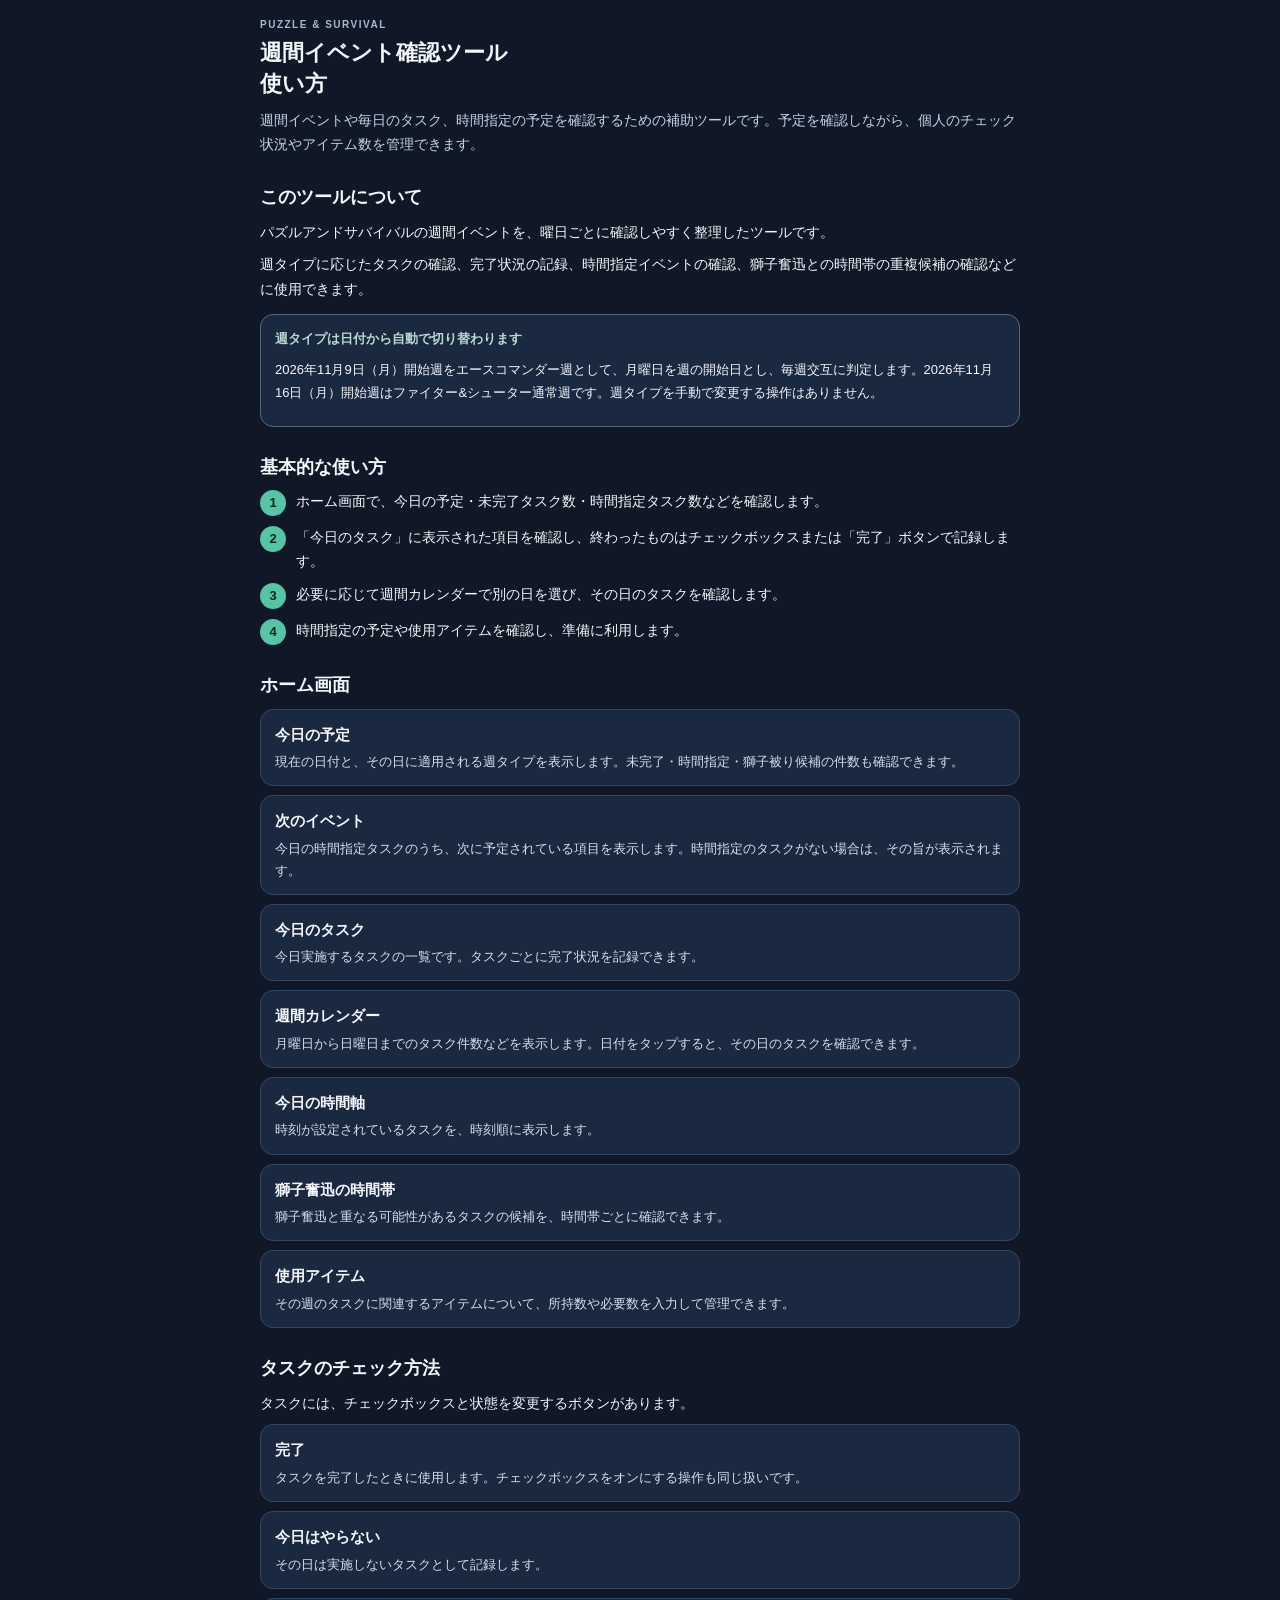
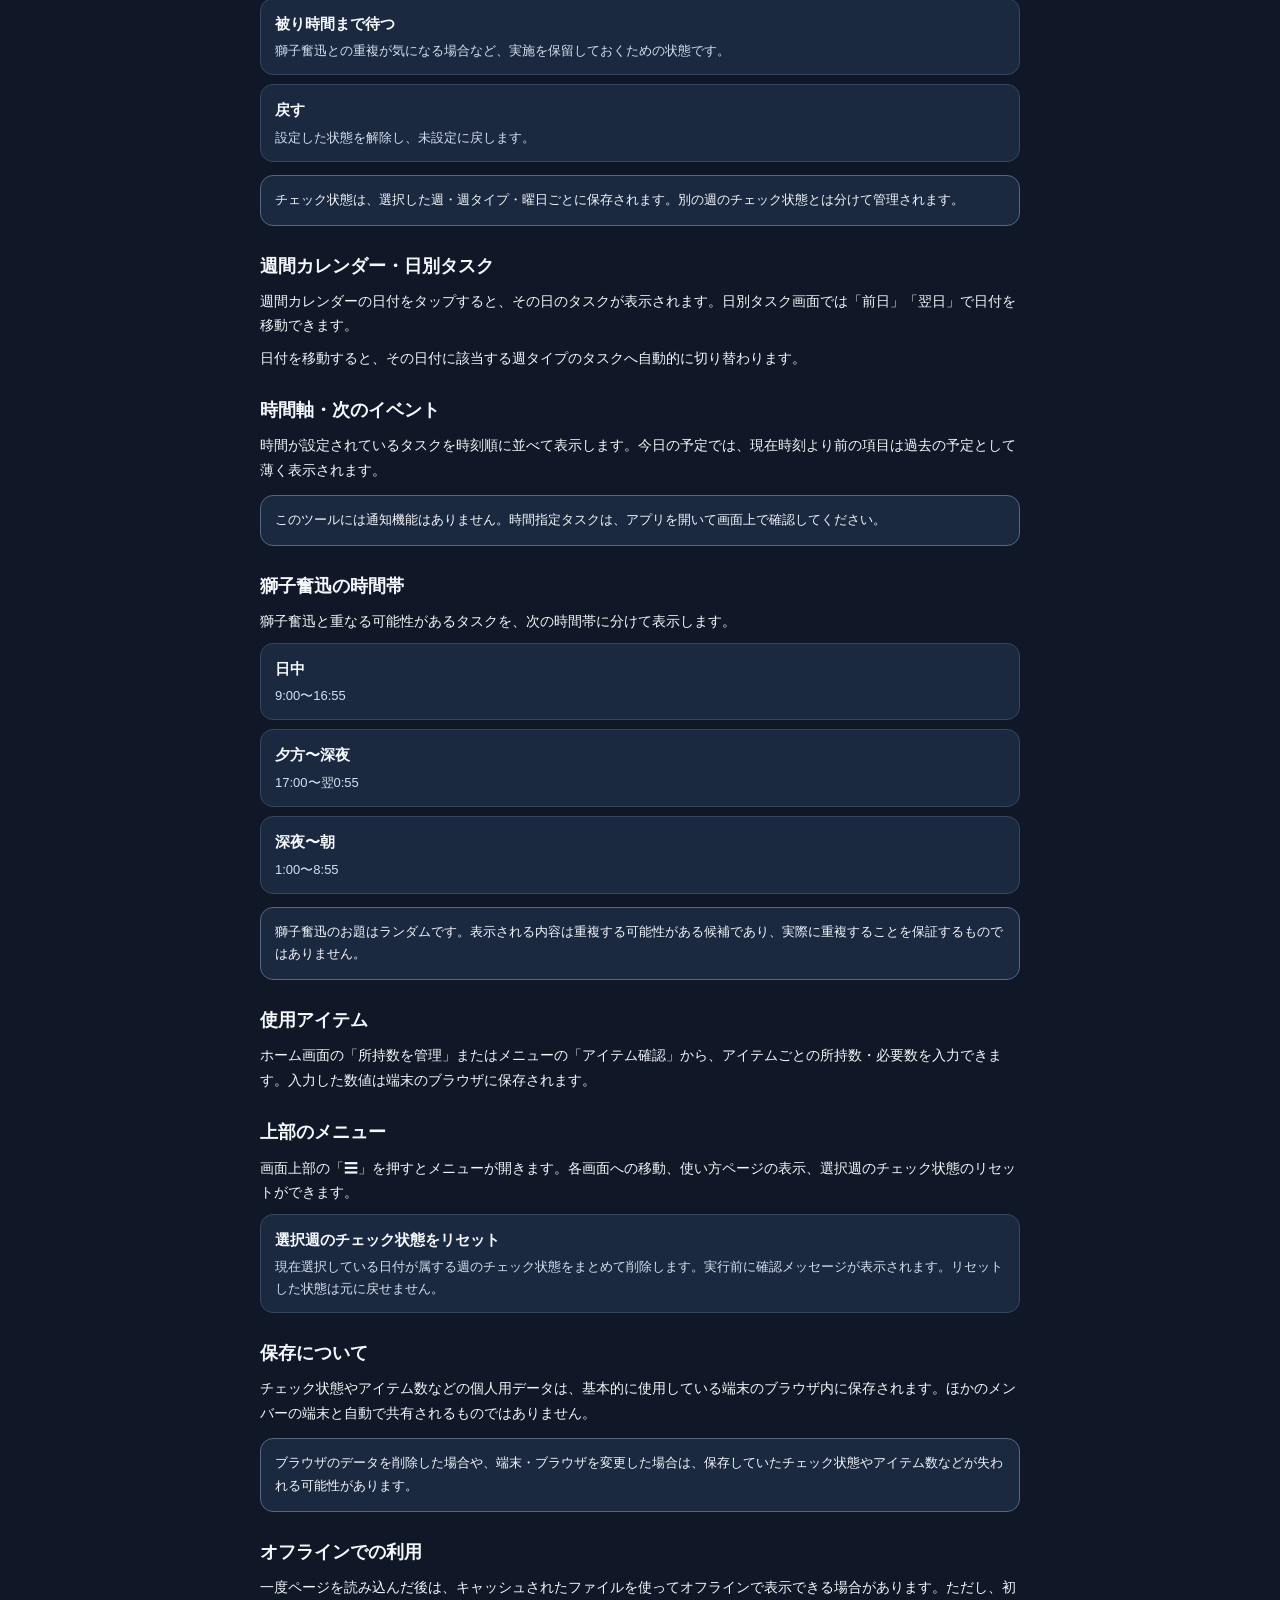
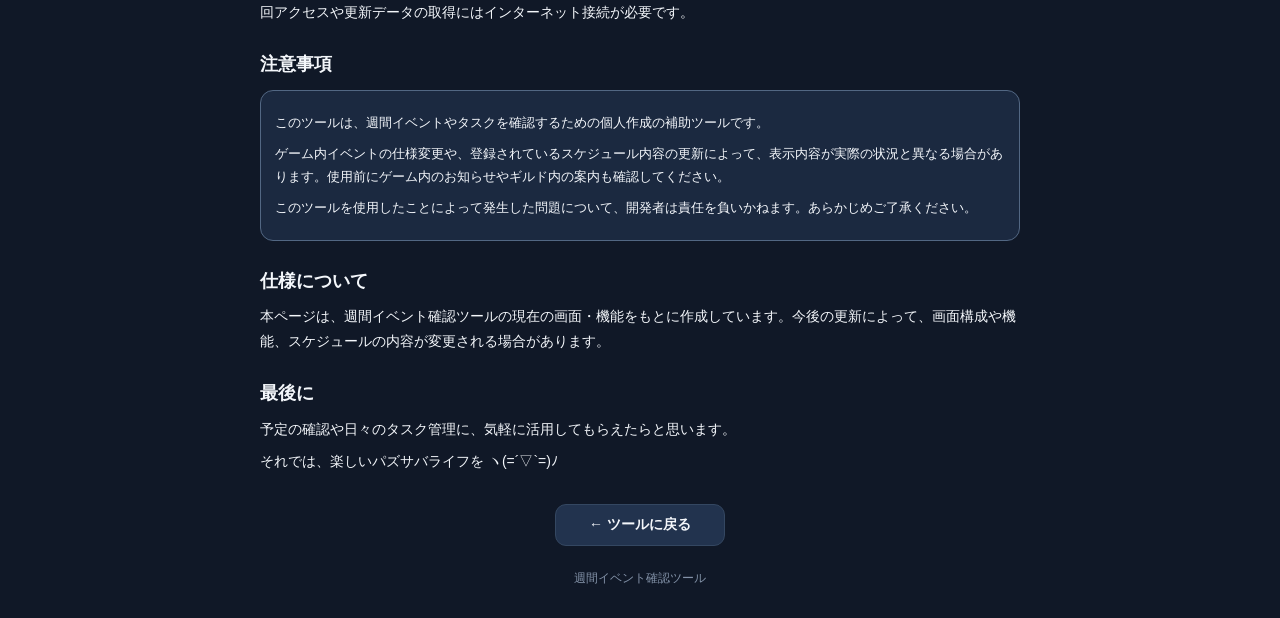
==== help.html @ edeee101 "Add files via upload" ====
<!doctype html>
<html lang="ja">
<head>
<meta charset="utf-8">
<meta name="viewport" content="width=device-width,initial-scale=1,viewport-fit=cover">
<meta name="theme-color" content="#101827">
<title>使い方｜パズサバ週間イベント確認</title>
<style>
*{box-sizing:border-box;-webkit-tap-highlight-color:transparent}
html,body{margin:0;padding:0;background:#101827;color:#f4f7fb;font-family:-apple-system,BlinkMacSystemFont,"Hiragino Kaku Gothic ProN","Noto Sans JP",sans-serif}
body{padding:16px 14px 30px;line-height:1.7}.page{width:100%;max-width:760px;margin:0 auto}
h1{font-size:22px;line-height:1.4;margin:0 0 8px}h2{font-size:18px;line-height:1.4;margin:28px 0 10px}h3{font-size:15px;margin:17px 0 7px}
p,li{font-size:14px;line-height:1.75}p{margin:8px 0}ul,ol{padding-left:22px}
.lead{color:#c4d2e5;margin-bottom:18px}.eyebrow{font-size:10px;letter-spacing:1.5px;color:#aab8cc;font-weight:800;margin-bottom:5px}
.feature{background:#1b2940;border:1px solid #344761;border-radius:13px;padding:12px 14px;margin:9px 0}.feature-title{font-size:15px;font-weight:800;margin-bottom:4px}.feature-description{font-size:13px;line-height:1.7;color:#d5dfed}
.notice{background:#1b2940;border:1px solid #526783;border-radius:13px;padding:13px 14px;margin:13px 0;font-size:13px;line-height:1.75}.notice strong{color:#b9d9d1}.notice p{font-size:13px}
.step{display:flex;gap:10px;align-items:flex-start;margin:10px 0}.num{flex:none;width:26px;height:26px;border-radius:50%;background:#54c6a6;color:#10251f;font-weight:900;text-align:center;line-height:26px;font-size:13px}.step div:last-child{font-size:14px;line-height:1.7}
.back-area{text-align:center;margin-top:30px}.back-button{display:inline-flex;align-items:center;justify-content:center;min-width:170px;min-height:42px;padding:0 22px;background:#22334e;color:#f4f7fb;text-decoration:none;border:1px solid #344761;border-radius:11px;font-size:14px;font-weight:700}.back-button:active{opacity:.7;transform:scale(.98)}
.footer{text-align:center;color:#8392a8;font-size:12px;margin-top:22px}a.inline{color:#66ccff}
</style>
</head>
<body><div class="page">
<div class="eyebrow">PUZZLE & SURVIVAL</div>
<h1>週間イベント確認ツール<br>使い方</h1>
<p class="lead">週間イベントや毎日のタスク、時間指定の予定を確認するための補助ツールです。予定を確認しながら、個人のチェック状況やアイテム数を管理できます。</p>

<h2>このツールについて</h2>
<p>パズルアンドサバイバルの週間イベントを、曜日ごとに確認しやすく整理したツールです。</p>
<p>週タイプに応じたタスクの確認、完了状況の記録、時間指定イベントの確認、獅子奮迅との時間帯の重複候補の確認などに使用できます。</p>
<div class="notice"><strong>週タイプは日付から自動で切り替わります</strong><p>2026年11月9日（月）開始週をエースコマンダー週として、月曜日を週の開始日とし、毎週交互に判定します。2026年11月16日（月）開始週はファイター&amp;シューター通常週です。週タイプを手動で変更する操作はありません。</p></div>

<h2>基本的な使い方</h2>
<div class="step"><span class="num">1</span><div>ホーム画面で、今日の予定・未完了タスク数・時間指定タスク数などを確認します。</div></div>
<div class="step"><span class="num">2</span><div>「今日のタスク」に表示された項目を確認し、終わったものはチェックボックスまたは「完了」ボタンで記録します。</div></div>
<div class="step"><span class="num">3</span><div>必要に応じて週間カレンダーで別の日を選び、その日のタスクを確認します。</div></div>
<div class="step"><span class="num">4</span><div>時間指定の予定や使用アイテムを確認し、準備に利用します。</div></div>

<h2>ホーム画面</h2>
<div class="feature"><div class="feature-title">今日の予定</div><div class="feature-description">現在の日付と、その日に適用される週タイプを表示します。未完了・時間指定・獅子被り候補の件数も確認できます。</div></div>
<div class="feature"><div class="feature-title">次のイベント</div><div class="feature-description">今日の時間指定タスクのうち、次に予定されている項目を表示します。時間指定のタスクがない場合は、その旨が表示されます。</div></div>
<div class="feature"><div class="feature-title">今日のタスク</div><div class="feature-description">今日実施するタスクの一覧です。タスクごとに完了状況を記録できます。</div></div>
<div class="feature"><div class="feature-title">週間カレンダー</div><div class="feature-description">月曜日から日曜日までのタスク件数などを表示します。日付をタップすると、その日のタスクを確認できます。</div></div>
<div class="feature"><div class="feature-title">今日の時間軸</div><div class="feature-description">時刻が設定されているタスクを、時刻順に表示します。</div></div>
<div class="feature"><div class="feature-title">獅子奮迅の時間帯</div><div class="feature-description">獅子奮迅と重なる可能性があるタスクの候補を、時間帯ごとに確認できます。</div></div>
<div class="feature"><div class="feature-title">使用アイテム</div><div class="feature-description">その週のタスクに関連するアイテムについて、所持数や必要数を入力して管理できます。</div></div>

<h2>タスクのチェック方法</h2>
<p>タスクには、チェックボックスと状態を変更するボタンがあります。</p>
<div class="feature"><div class="feature-title">完了</div><div class="feature-description">タスクを完了したときに使用します。チェックボックスをオンにする操作も同じ扱いです。</div></div>
<div class="feature"><div class="feature-title">今日はやらない</div><div class="feature-description">その日は実施しないタスクとして記録します。</div></div>
<div class="feature"><div class="feature-title">被り時間まで待つ</div><div class="feature-description">獅子奮迅との重複が気になる場合など、実施を保留しておくための状態です。</div></div>
<div class="feature"><div class="feature-title">戻す</div><div class="feature-description">設定した状態を解除し、未設定に戻します。</div></div>
<div class="notice">チェック状態は、選択した週・週タイプ・曜日ごとに保存されます。別の週のチェック状態とは分けて管理されます。</div>

<h2>週間カレンダー・日別タスク</h2>
<p>週間カレンダーの日付をタップすると、その日のタスクが表示されます。日別タスク画面では「前日」「翌日」で日付を移動できます。</p>
<p>日付を移動すると、その日付に該当する週タイプのタスクへ自動的に切り替わります。</p>

<h2>時間軸・次のイベント</h2>
<p>時間が設定されているタスクを時刻順に並べて表示します。今日の予定では、現在時刻より前の項目は過去の予定として薄く表示されます。</p>
<div class="notice">このツールには通知機能はありません。時間指定タスクは、アプリを開いて画面上で確認してください。</div>

<h2>獅子奮迅の時間帯</h2>
<p>獅子奮迅と重なる可能性があるタスクを、次の時間帯に分けて表示します。</p>
<div class="feature"><div class="feature-title">日中</div><div class="feature-description">9:00〜16:55</div></div>
<div class="feature"><div class="feature-title">夕方〜深夜</div><div class="feature-description">17:00〜翌0:55</div></div>
<div class="feature"><div class="feature-title">深夜〜朝</div><div class="feature-description">1:00〜8:55</div></div>
<div class="notice">獅子奮迅のお題はランダムです。表示される内容は重複する可能性がある候補であり、実際に重複することを保証するものではありません。</div>

<h2>使用アイテム</h2>
<p>ホーム画面の「所持数を管理」またはメニューの「アイテム確認」から、アイテムごとの所持数・必要数を入力できます。入力した数値は端末のブラウザに保存されます。</p>

<h2>上部のメニュー</h2>
<p>画面上部の「☰」を押すとメニューが開きます。各画面への移動、使い方ページの表示、選択週のチェック状態のリセットができます。</p>
<div class="feature"><div class="feature-title">選択週のチェック状態をリセット</div><div class="feature-description">現在選択している日付が属する週のチェック状態をまとめて削除します。実行前に確認メッセージが表示されます。リセットした状態は元に戻せません。</div></div>

<!--<h2>スケジュール管理・編集</h2>
<p>メニューの「スケジュール管理・編集」から管理画面を開き、週タイプ・曜日ごとのタスクを追加・編集・削除できます。</p>
<ol><li>管理画面で週タイプと曜日を選びます。</li><li>タスクの内容や時刻などを編集します。</li><li>「JSONを書き出す」で更新したスケジュールデータを保存します。</li><li>公開サイトで共通の予定を更新する場合は、書き出した <code>schedule.json</code> をサイト側のファイルと置き換えて公開します。</li></ol>
<div class="notice"><strong>管理画面の注意</strong><p>管理画面での編集は、その端末内に一時保存されるだけです。ほかのメンバーに変更を反映するには、JSONを書き出してサイト側の <code>schedule.json</code> を更新する必要があります。</p><p>GitHub Pagesなどで公開している場合、管理画面自体も公開されます。管理画面にはパスワード認証がないため、公開・共有する前に運営関係者と取り扱いを確認してください。</p></div>-->

<h2>保存について</h2>
<p>チェック状態やアイテム数などの個人用データは、基本的に使用している端末のブラウザ内に保存されます。ほかのメンバーの端末と自動で共有されるものではありません。</p>
<div class="notice">ブラウザのデータを削除した場合や、端末・ブラウザを変更した場合は、保存していたチェック状態やアイテム数などが失われる可能性があります。</div>

<h2>オフラインでの利用</h2>
<p>一度ページを読み込んだ後は、キャッシュされたファイルを使ってオフラインで表示できる場合があります。ただし、初回アクセスや更新データの取得にはインターネット接続が必要です。</p>

<h2>注意事項</h2>
<div class="notice"><p>このツールは、週間イベントやタスクを確認するための個人作成の補助ツールです。</p><p>ゲーム内イベントの仕様変更や、登録されているスケジュール内容の更新によって、表示内容が実際の状況と異なる場合があります。使用前にゲーム内のお知らせやギルド内の案内も確認してください。</p><p>このツールを使用したことによって発生した問題について、開発者は責任を負いかねます。あらかじめご了承ください。</p></div>

<h2>仕様について</h2>
<p>本ページは、週間イベント確認ツールの現在の画面・機能をもとに作成しています。今後の更新によって、画面構成や機能、スケジュールの内容が変更される場合があります。</p>

<h2>最後に</h2>
<p>予定の確認や日々のタスク管理に、気軽に活用してもらえたらと思います。</p>
<p>それでは、楽しいパズサバライフを ヽ(=´▽`=)ﾉ</p>

<div class="back-area"><a class="back-button" href="index.html">← ツールに戻る</a></div>
<div class="footer">週間イベント確認ツール</div>
</div></body></html>
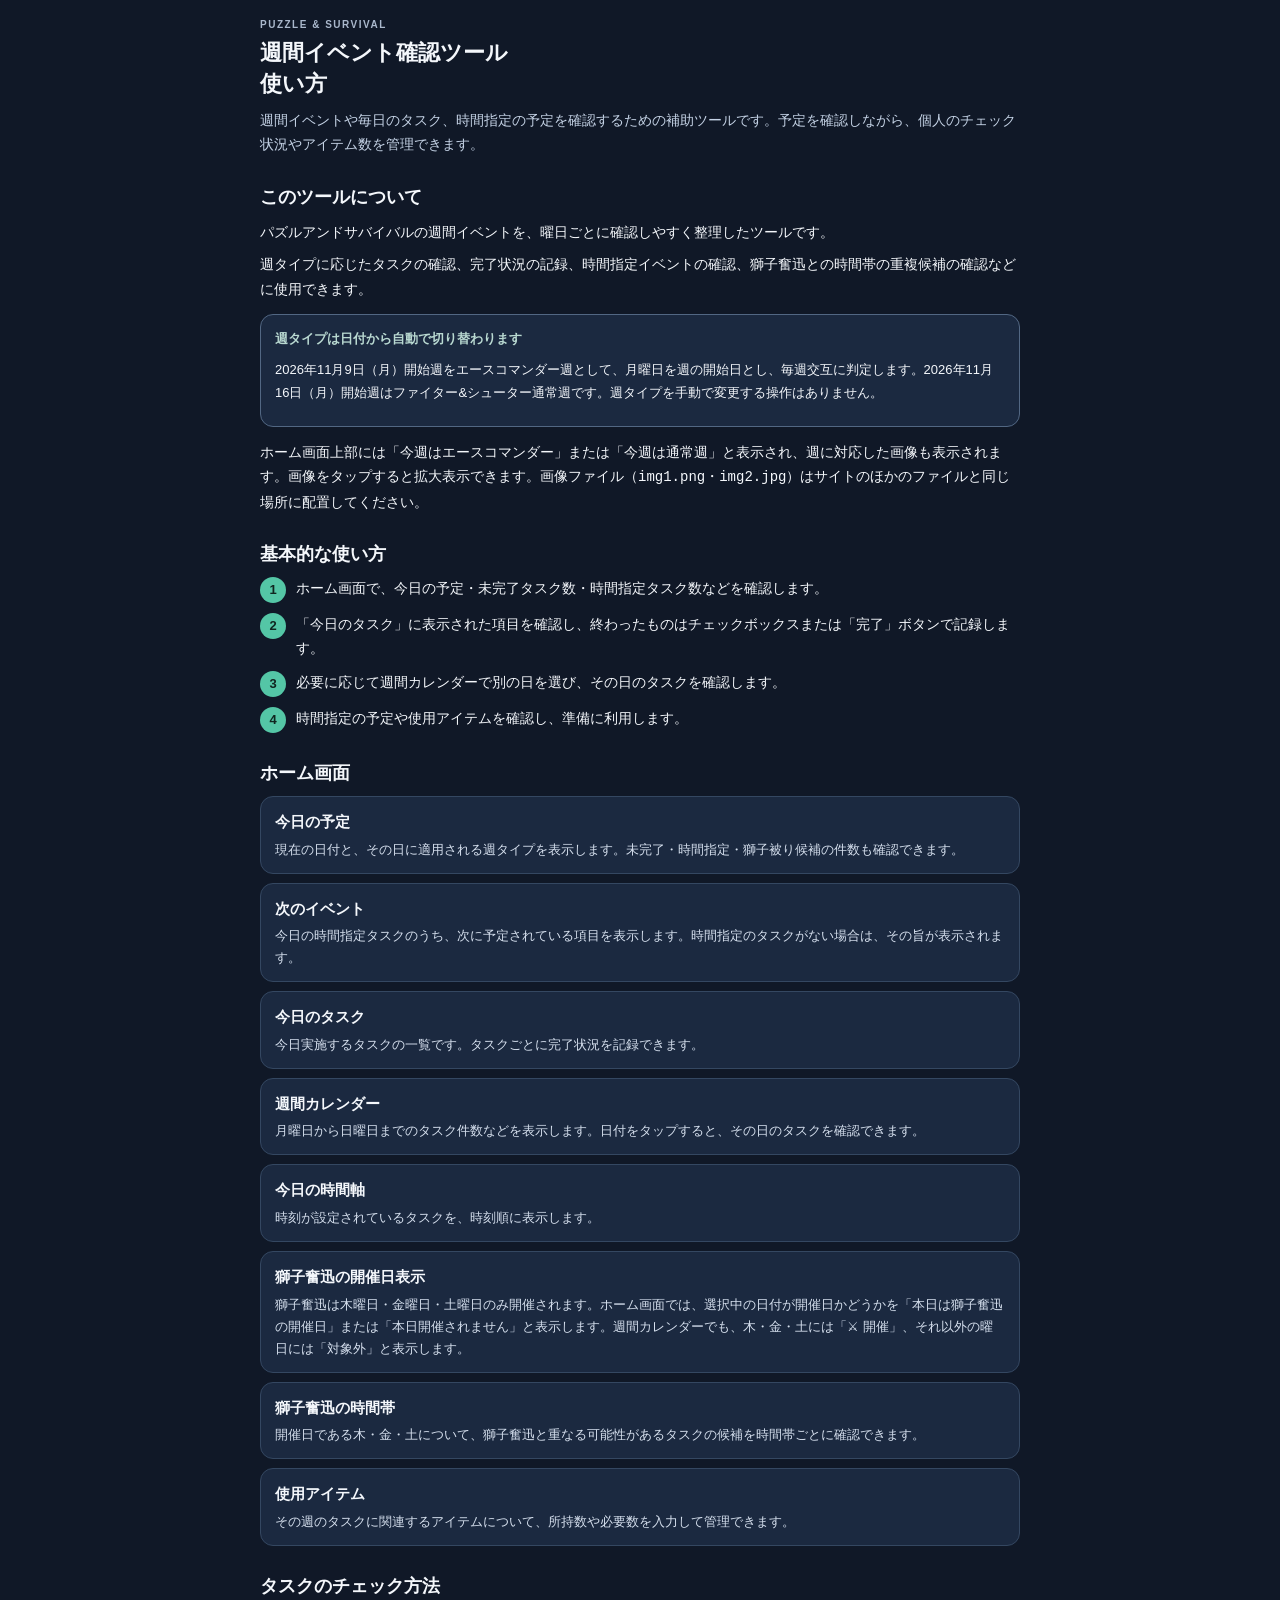
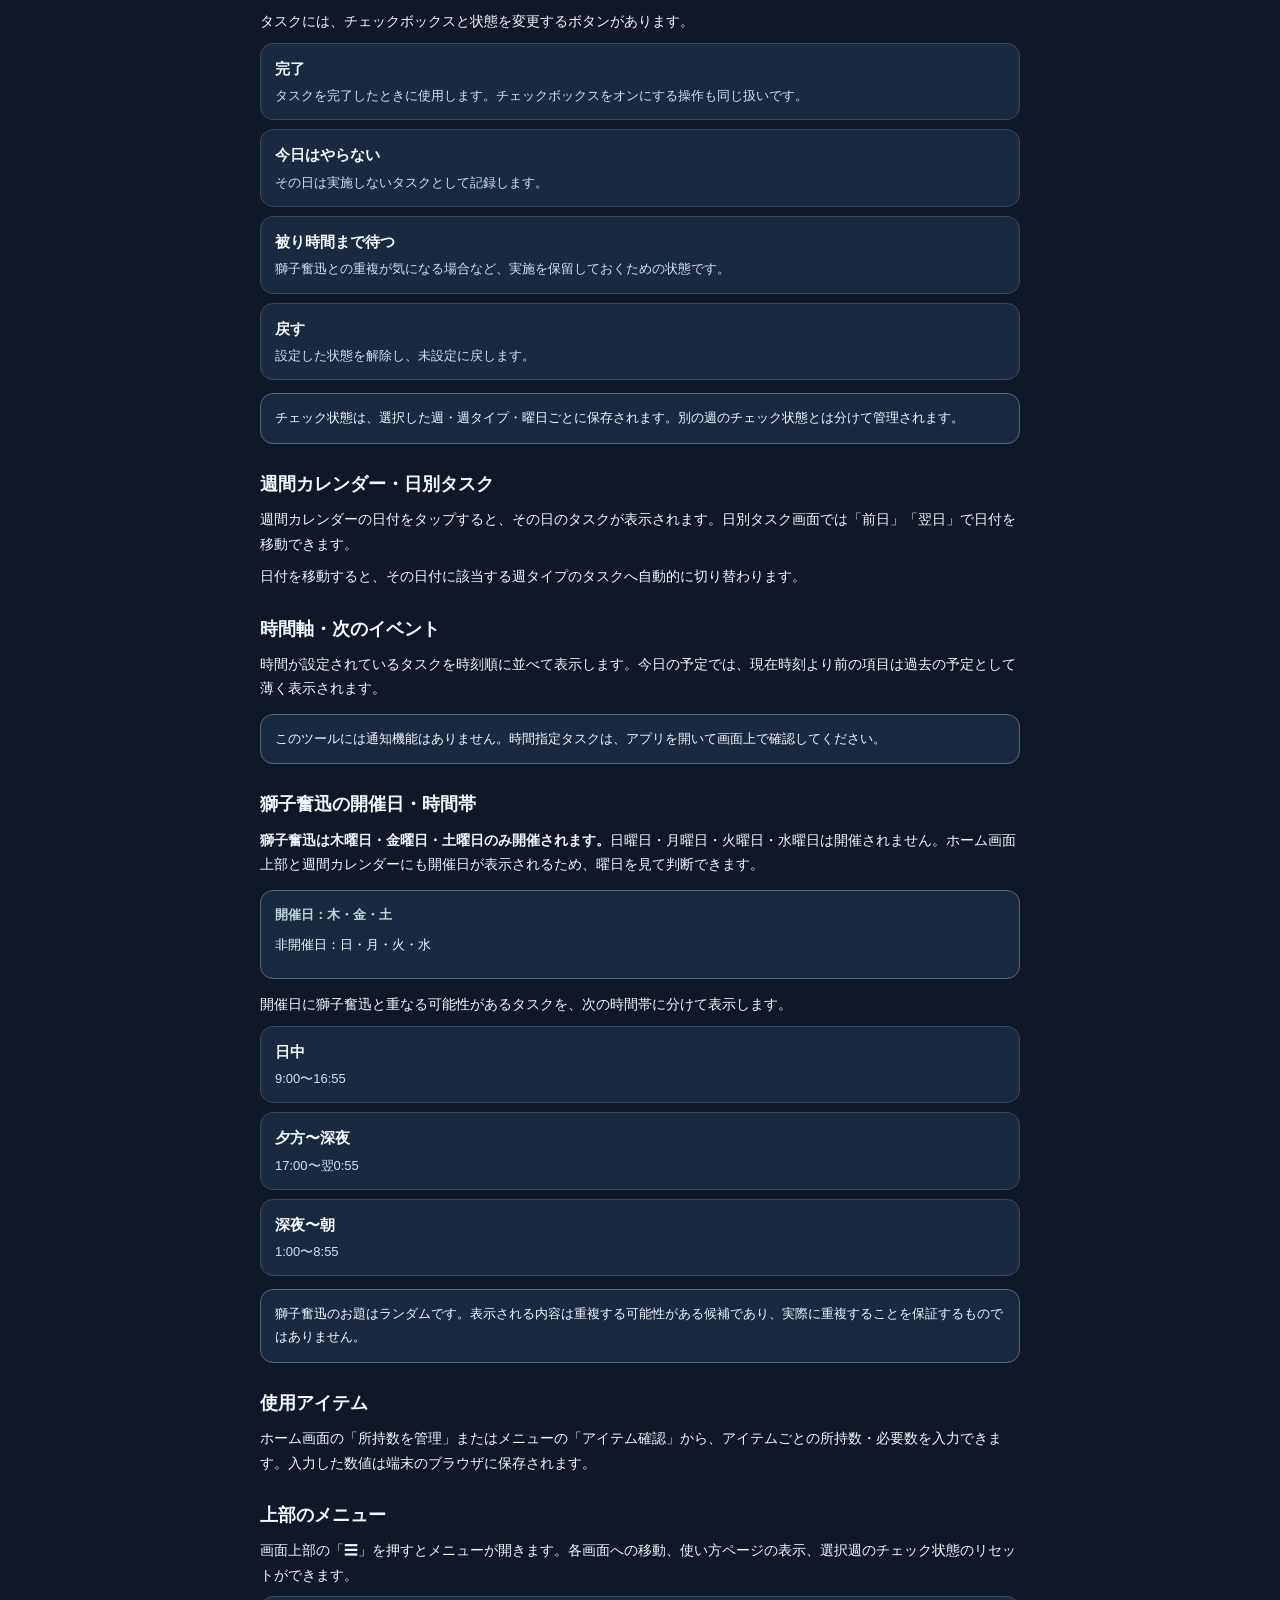
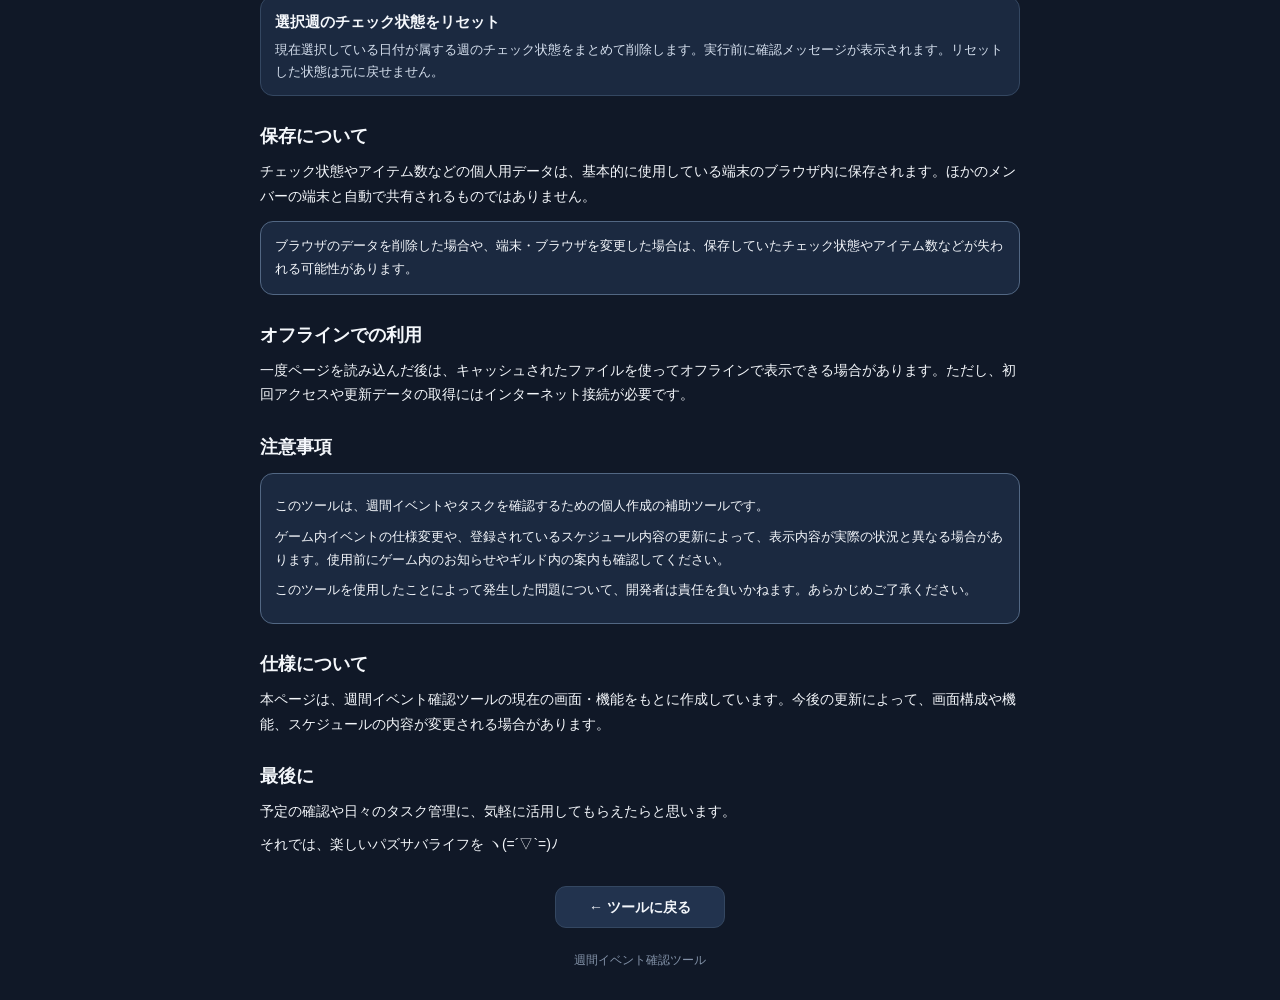
==== commit 853f3b1b: "Add files via upload" ====
--- a/help.html
+++ b/help.html
@@ -28,6 +28,7 @@
 <p>パズルアンドサバイバルの週間イベントを、曜日ごとに確認しやすく整理したツールです。</p>
 <p>週タイプに応じたタスクの確認、完了状況の記録、時間指定イベントの確認、獅子奮迅との時間帯の重複候補の確認などに使用できます。</p>
 <div class="notice"><strong>週タイプは日付から自動で切り替わります</strong><p>2026年11月9日（月）開始週をエースコマンダー週として、月曜日を週の開始日とし、毎週交互に判定します。2026年11月16日（月）開始週はファイター&amp;シューター通常週です。週タイプを手動で変更する操作はありません。</p></div>
+<p>ホーム画面上部には「今週はエースコマンダー」または「今週は通常週」と表示され、週に対応した画像も表示されます。画像をタップすると拡大表示できます。画像ファイル（<code>img1.png</code>・<code>img2.jpg</code>）はサイトのほかのファイルと同じ場所に配置してください。</p>
 
 <h2>基本的な使い方</h2>
 <div class="step"><span class="num">1</span><div>ホーム画面で、今日の予定・未完了タスク数・時間指定タスク数などを確認します。</div></div>
@@ -41,7 +42,8 @@
 <div class="feature"><div class="feature-title">今日のタスク</div><div class="feature-description">今日実施するタスクの一覧です。タスクごとに完了状況を記録できます。</div></div>
 <div class="feature"><div class="feature-title">週間カレンダー</div><div class="feature-description">月曜日から日曜日までのタスク件数などを表示します。日付をタップすると、その日のタスクを確認できます。</div></div>
 <div class="feature"><div class="feature-title">今日の時間軸</div><div class="feature-description">時刻が設定されているタスクを、時刻順に表示します。</div></div>
-<div class="feature"><div class="feature-title">獅子奮迅の時間帯</div><div class="feature-description">獅子奮迅と重なる可能性があるタスクの候補を、時間帯ごとに確認できます。</div></div>
+<div class="feature"><div class="feature-title">獅子奮迅の開催日表示</div><div class="feature-description">獅子奮迅は木曜日・金曜日・土曜日のみ開催されます。ホーム画面では、選択中の日付が開催日かどうかを「本日は獅子奮迅の開催日」または「本日開催されません」と表示します。週間カレンダーでも、木・金・土には「⚔ 開催」、それ以外の曜日には「対象外」と表示します。</div></div>
+<div class="feature"><div class="feature-title">獅子奮迅の時間帯</div><div class="feature-description">開催日である木・金・土について、獅子奮迅と重なる可能性があるタスクの候補を時間帯ごとに確認できます。</div></div>
 <div class="feature"><div class="feature-title">使用アイテム</div><div class="feature-description">その週のタスクに関連するアイテムについて、所持数や必要数を入力して管理できます。</div></div>
 
 <h2>タスクのチェック方法</h2>
@@ -60,8 +62,10 @@
 <p>時間が設定されているタスクを時刻順に並べて表示します。今日の予定では、現在時刻より前の項目は過去の予定として薄く表示されます。</p>
 <div class="notice">このツールには通知機能はありません。時間指定タスクは、アプリを開いて画面上で確認してください。</div>
 
-<h2>獅子奮迅の時間帯</h2>
-<p>獅子奮迅と重なる可能性があるタスクを、次の時間帯に分けて表示します。</p>
+<h2>獅子奮迅の開催日・時間帯</h2>
+<p><strong>獅子奮迅は木曜日・金曜日・土曜日のみ開催されます。</strong>日曜日・月曜日・火曜日・水曜日は開催されません。ホーム画面上部と週間カレンダーにも開催日が表示されるため、曜日を見て判断できます。</p>
+<div class="notice"><strong>開催日：木・金・土</strong><p>非開催日：日・月・火・水</p></div>
+<p>開催日に獅子奮迅と重なる可能性があるタスクを、次の時間帯に分けて表示します。</p>
 <div class="feature"><div class="feature-title">日中</div><div class="feature-description">9:00〜16:55</div></div>
 <div class="feature"><div class="feature-title">夕方〜深夜</div><div class="feature-description">17:00〜翌0:55</div></div>
 <div class="feature"><div class="feature-title">深夜〜朝</div><div class="feature-description">1:00〜8:55</div></div>
@@ -74,11 +78,12 @@
 <p>画面上部の「☰」を押すとメニューが開きます。各画面への移動、使い方ページの表示、選択週のチェック状態のリセットができます。</p>
 <div class="feature"><div class="feature-title">選択週のチェック状態をリセット</div><div class="feature-description">現在選択している日付が属する週のチェック状態をまとめて削除します。実行前に確認メッセージが表示されます。リセットした状態は元に戻せません。</div></div>
 
-<!--<h2>スケジュール管理・編集</h2>
+<!--
+<h2>スケジュール管理・編集</h2>
 <p>メニューの「スケジュール管理・編集」から管理画面を開き、週タイプ・曜日ごとのタスクを追加・編集・削除できます。</p>
 <ol><li>管理画面で週タイプと曜日を選びます。</li><li>タスクの内容や時刻などを編集します。</li><li>「JSONを書き出す」で更新したスケジュールデータを保存します。</li><li>公開サイトで共通の予定を更新する場合は、書き出した <code>schedule.json</code> をサイト側のファイルと置き換えて公開します。</li></ol>
-<div class="notice"><strong>管理画面の注意</strong><p>管理画面での編集は、その端末内に一時保存されるだけです。ほかのメンバーに変更を反映するには、JSONを書き出してサイト側の <code>schedule.json</code> を更新する必要があります。</p><p>GitHub Pagesなどで公開している場合、管理画面自体も公開されます。管理画面にはパスワード認証がないため、公開・共有する前に運営関係者と取り扱いを確認してください。</p></div>-->
-
+<div class="notice"><strong>管理画面の注意</strong><p>管理画面での編集は、その端末内に一時保存されるだけです。ほかのメンバーに変更を反映するには、JSONを書き出してサイト側の <code>schedule.json</code> を更新する必要があります。</p><p>GitHub Pagesなどで公開している場合、管理画面自体も公開されます。管理画面にはパスワード認証がないため、公開・共有する前に運営関係者と取り扱いを確認してください。</p></div>
+-->
 <h2>保存について</h2>
 <p>チェック状態やアイテム数などの個人用データは、基本的に使用している端末のブラウザ内に保存されます。ほかのメンバーの端末と自動で共有されるものではありません。</p>
 <div class="notice">ブラウザのデータを削除した場合や、端末・ブラウザを変更した場合は、保存していたチェック状態やアイテム数などが失われる可能性があります。</div>
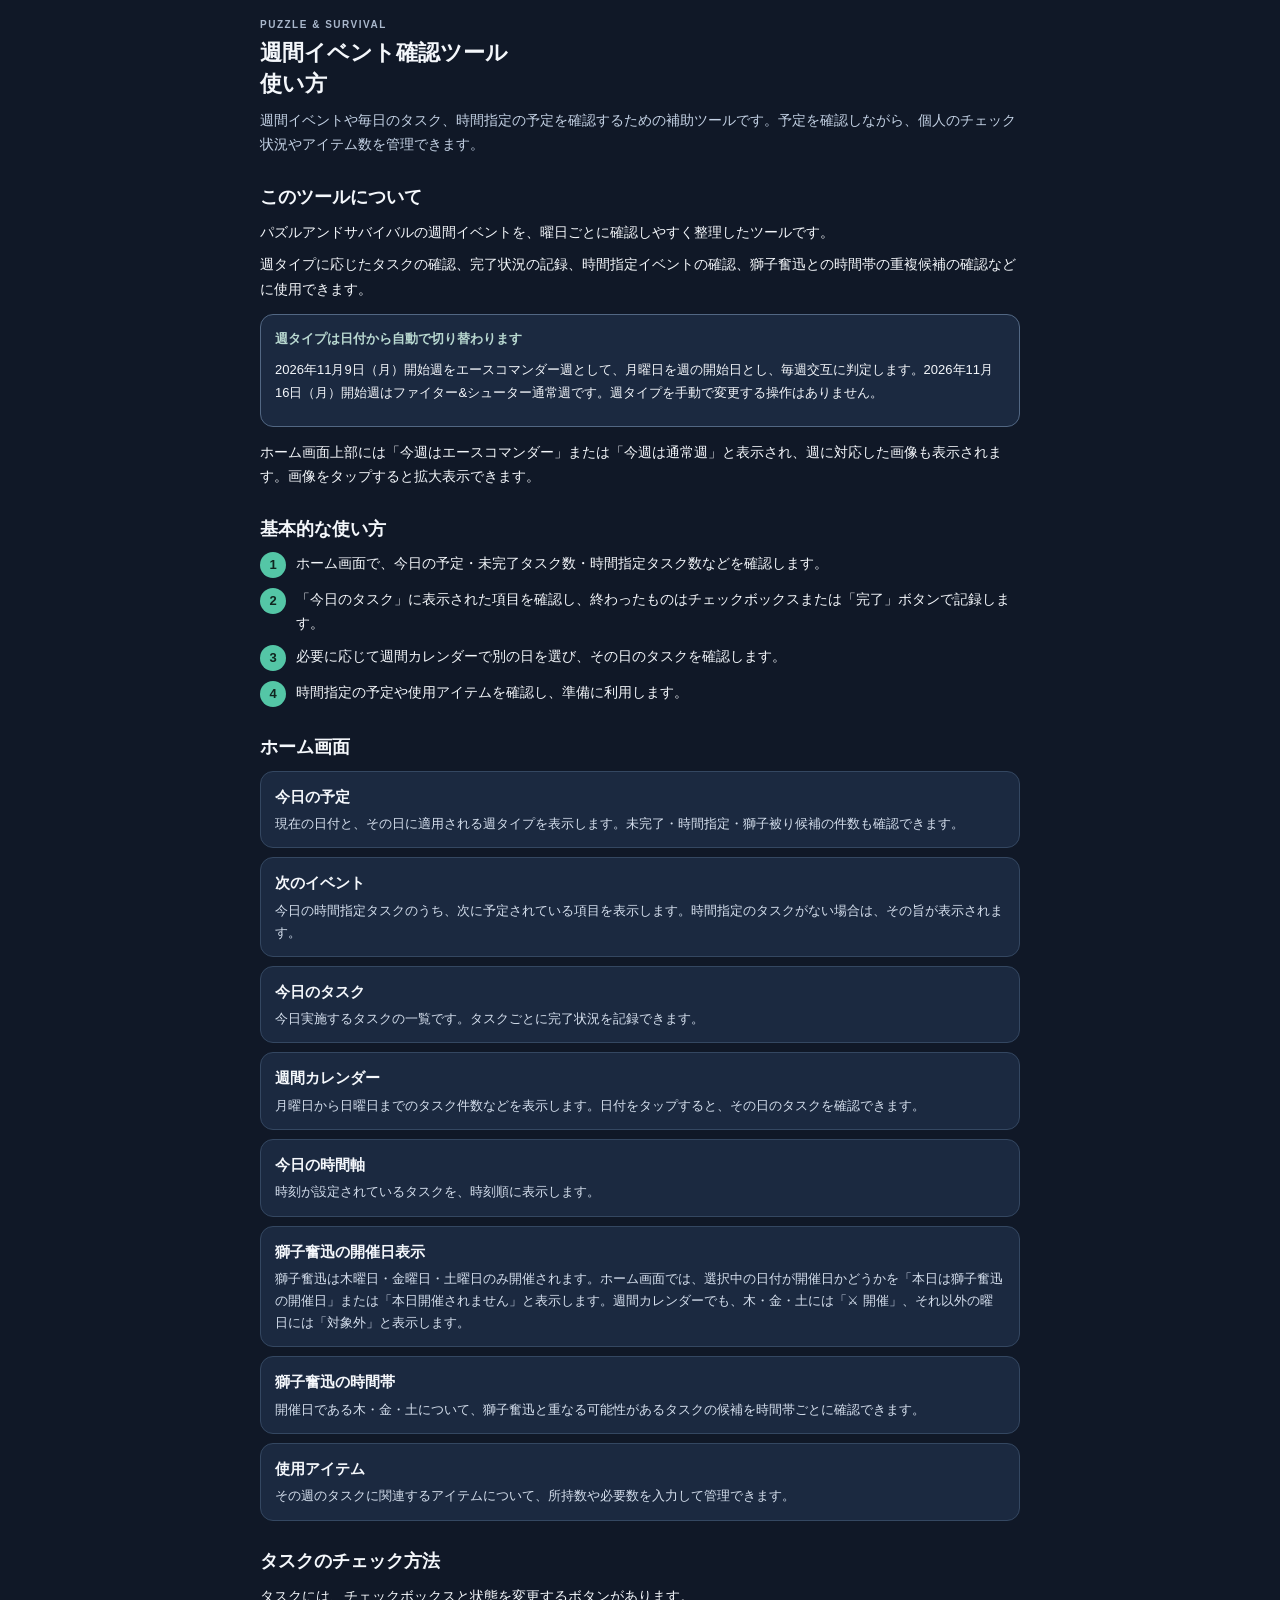
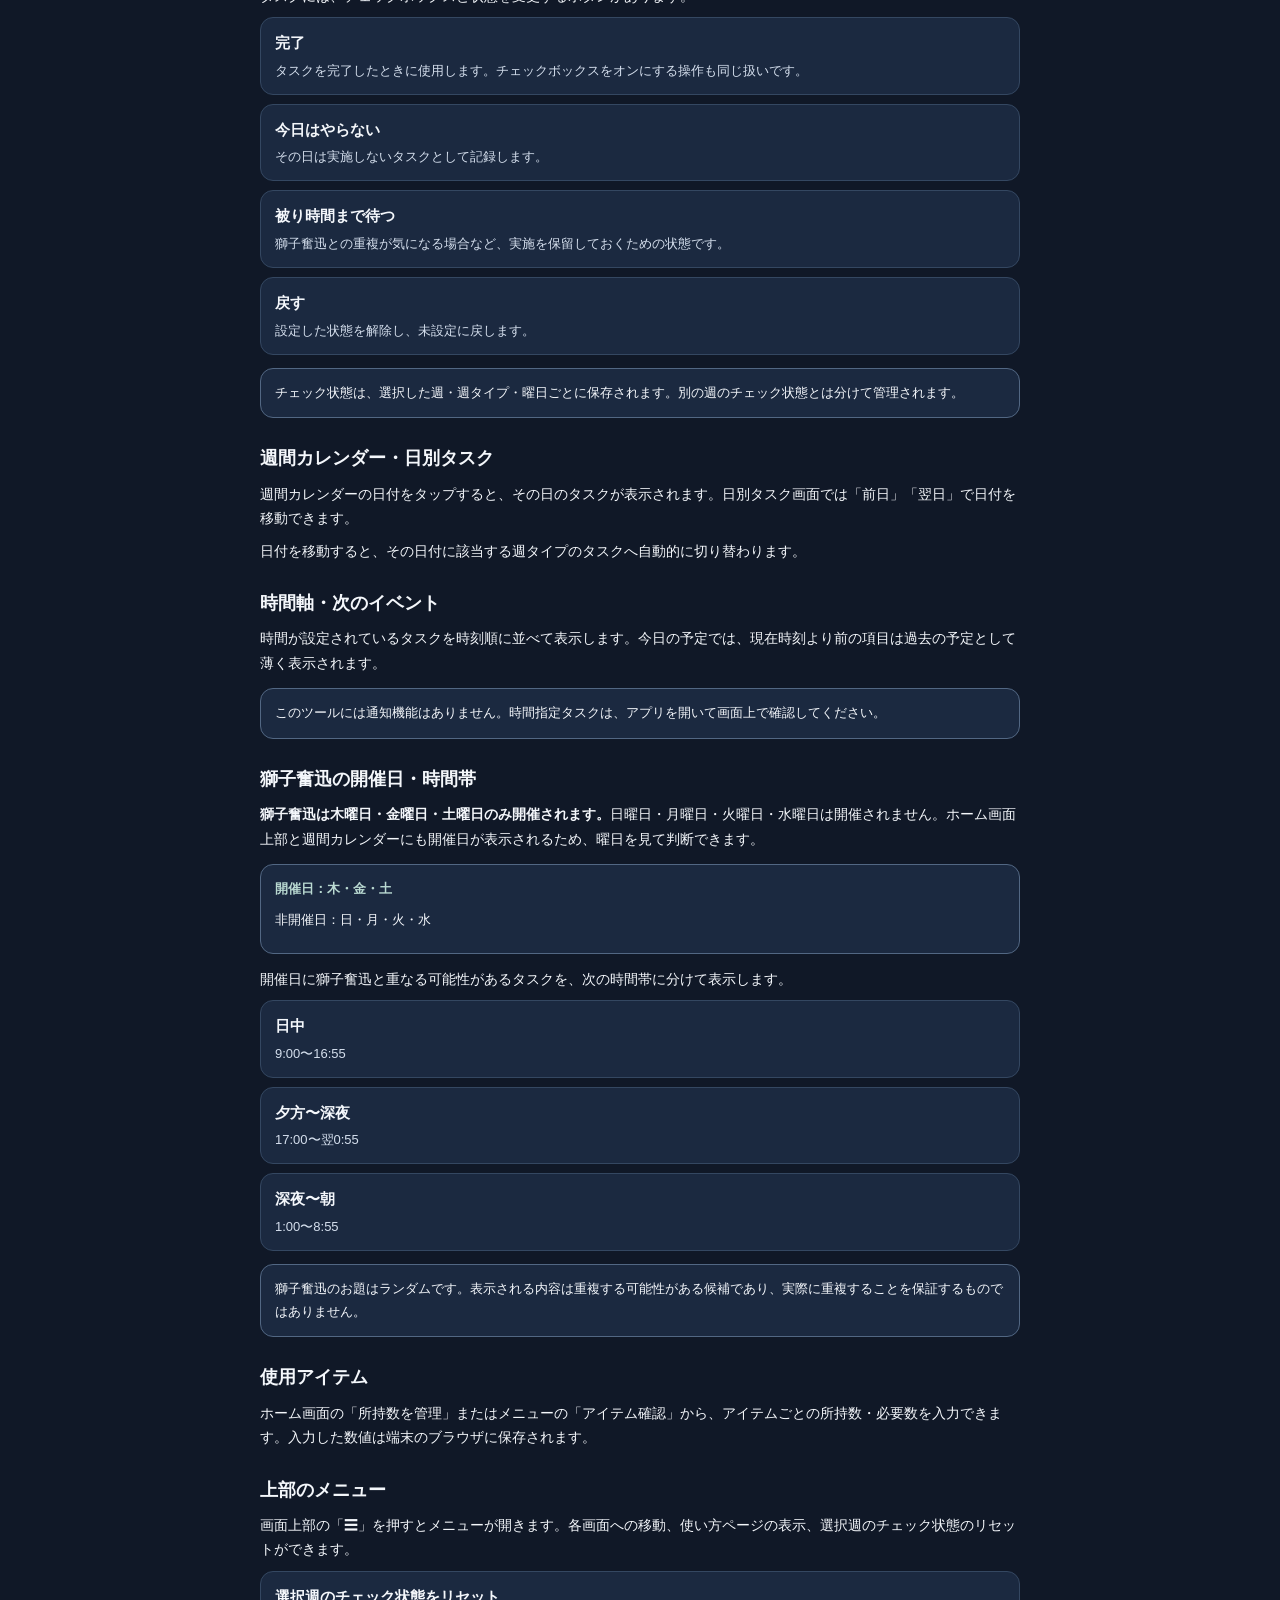
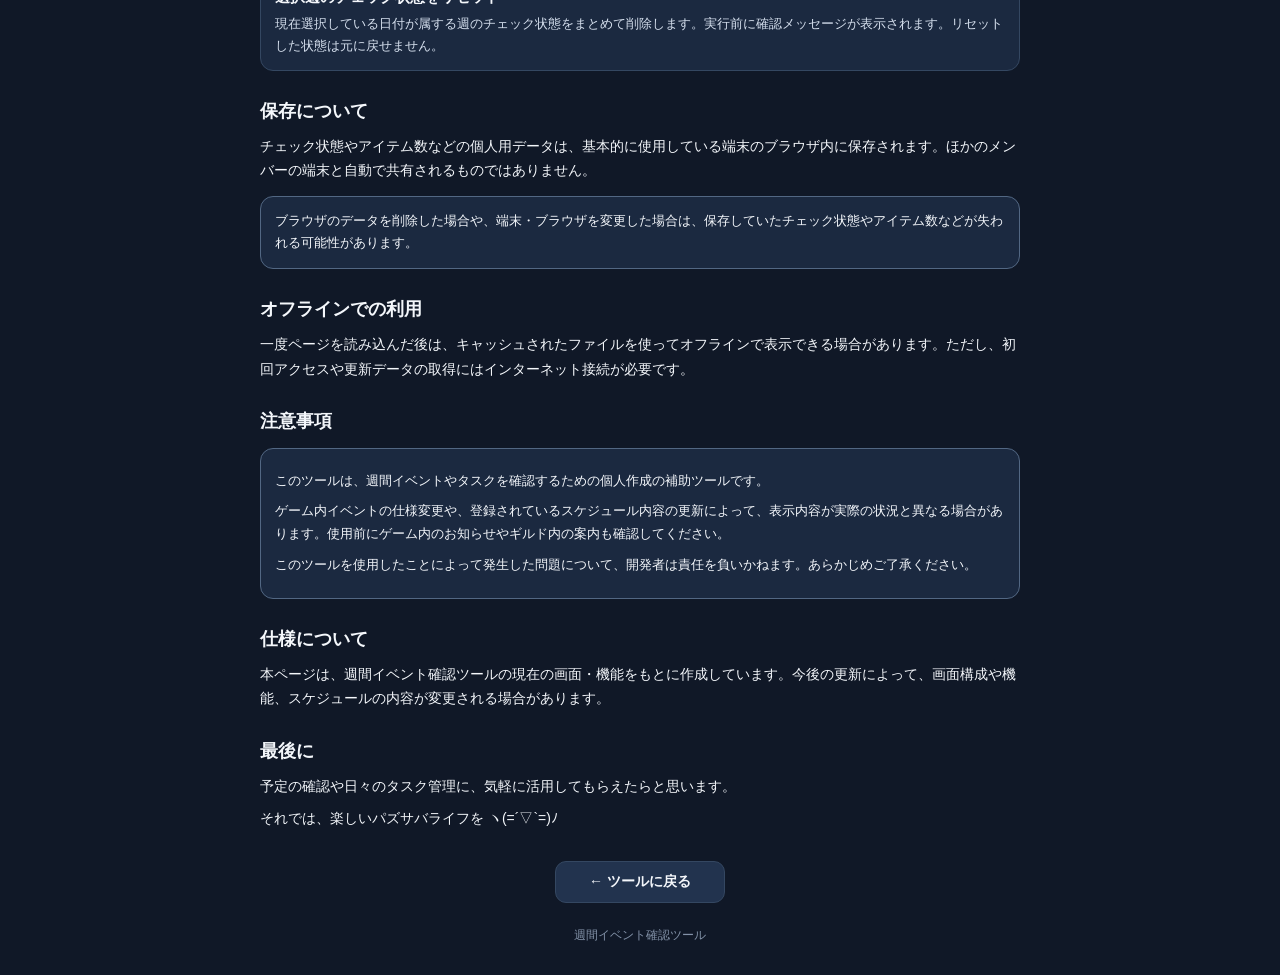
==== commit 7e506b87: "Add files via upload" ====
--- a/help.html
+++ b/help.html
@@ -28,7 +28,7 @@
 <p>パズルアンドサバイバルの週間イベントを、曜日ごとに確認しやすく整理したツールです。</p>
 <p>週タイプに応じたタスクの確認、完了状況の記録、時間指定イベントの確認、獅子奮迅との時間帯の重複候補の確認などに使用できます。</p>
 <div class="notice"><strong>週タイプは日付から自動で切り替わります</strong><p>2026年11月9日（月）開始週をエースコマンダー週として、月曜日を週の開始日とし、毎週交互に判定します。2026年11月16日（月）開始週はファイター&amp;シューター通常週です。週タイプを手動で変更する操作はありません。</p></div>
-<p>ホーム画面上部には「今週はエースコマンダー」または「今週は通常週」と表示され、週に対応した画像も表示されます。画像をタップすると拡大表示できます。画像ファイル（<code>img1.png</code>・<code>img2.jpg</code>）はサイトのほかのファイルと同じ場所に配置してください。</p>
+<p>ホーム画面上部には「今週はエースコマンダー」または「今週は通常週」と表示され、週に対応した画像も表示されます。画像をタップすると拡大表示できます。</p>
 
 <h2>基本的な使い方</h2>
 <div class="step"><span class="num">1</span><div>ホーム画面で、今日の予定・未完了タスク数・時間指定タスク数などを確認します。</div></div>
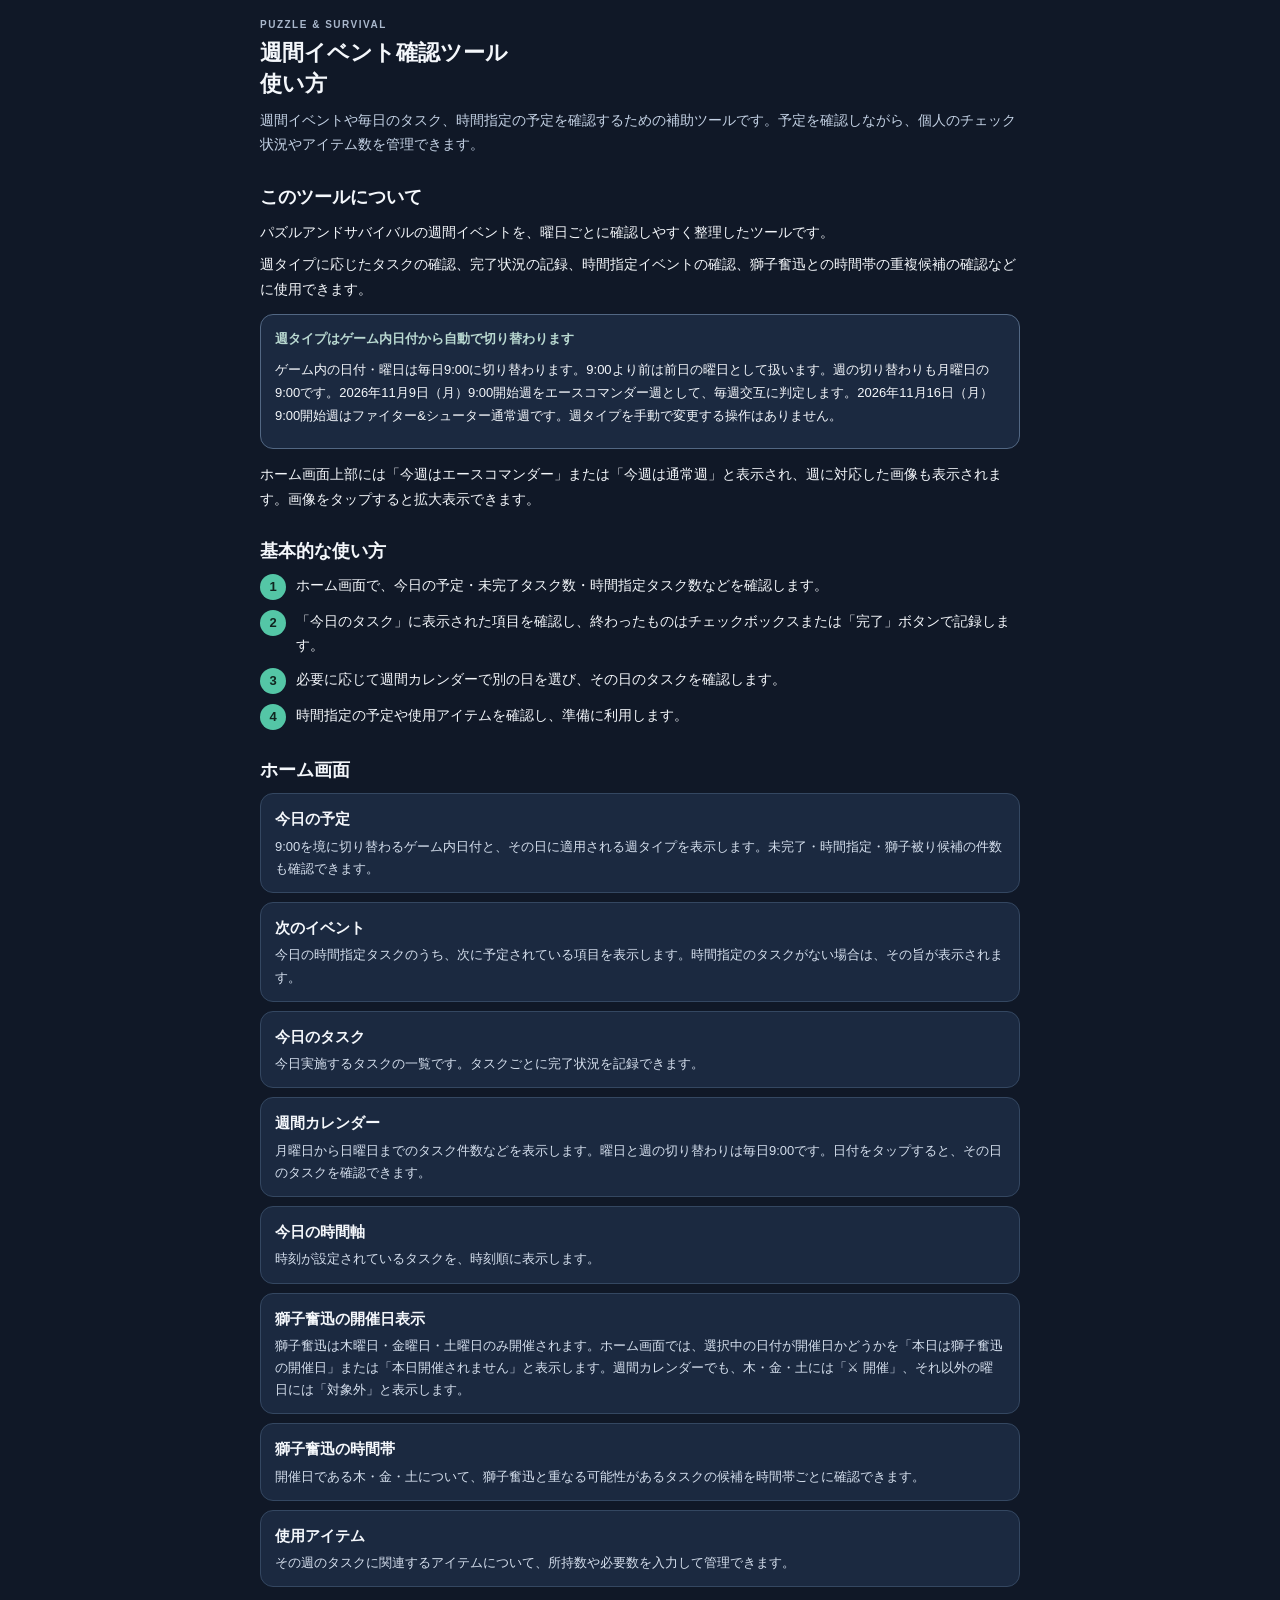
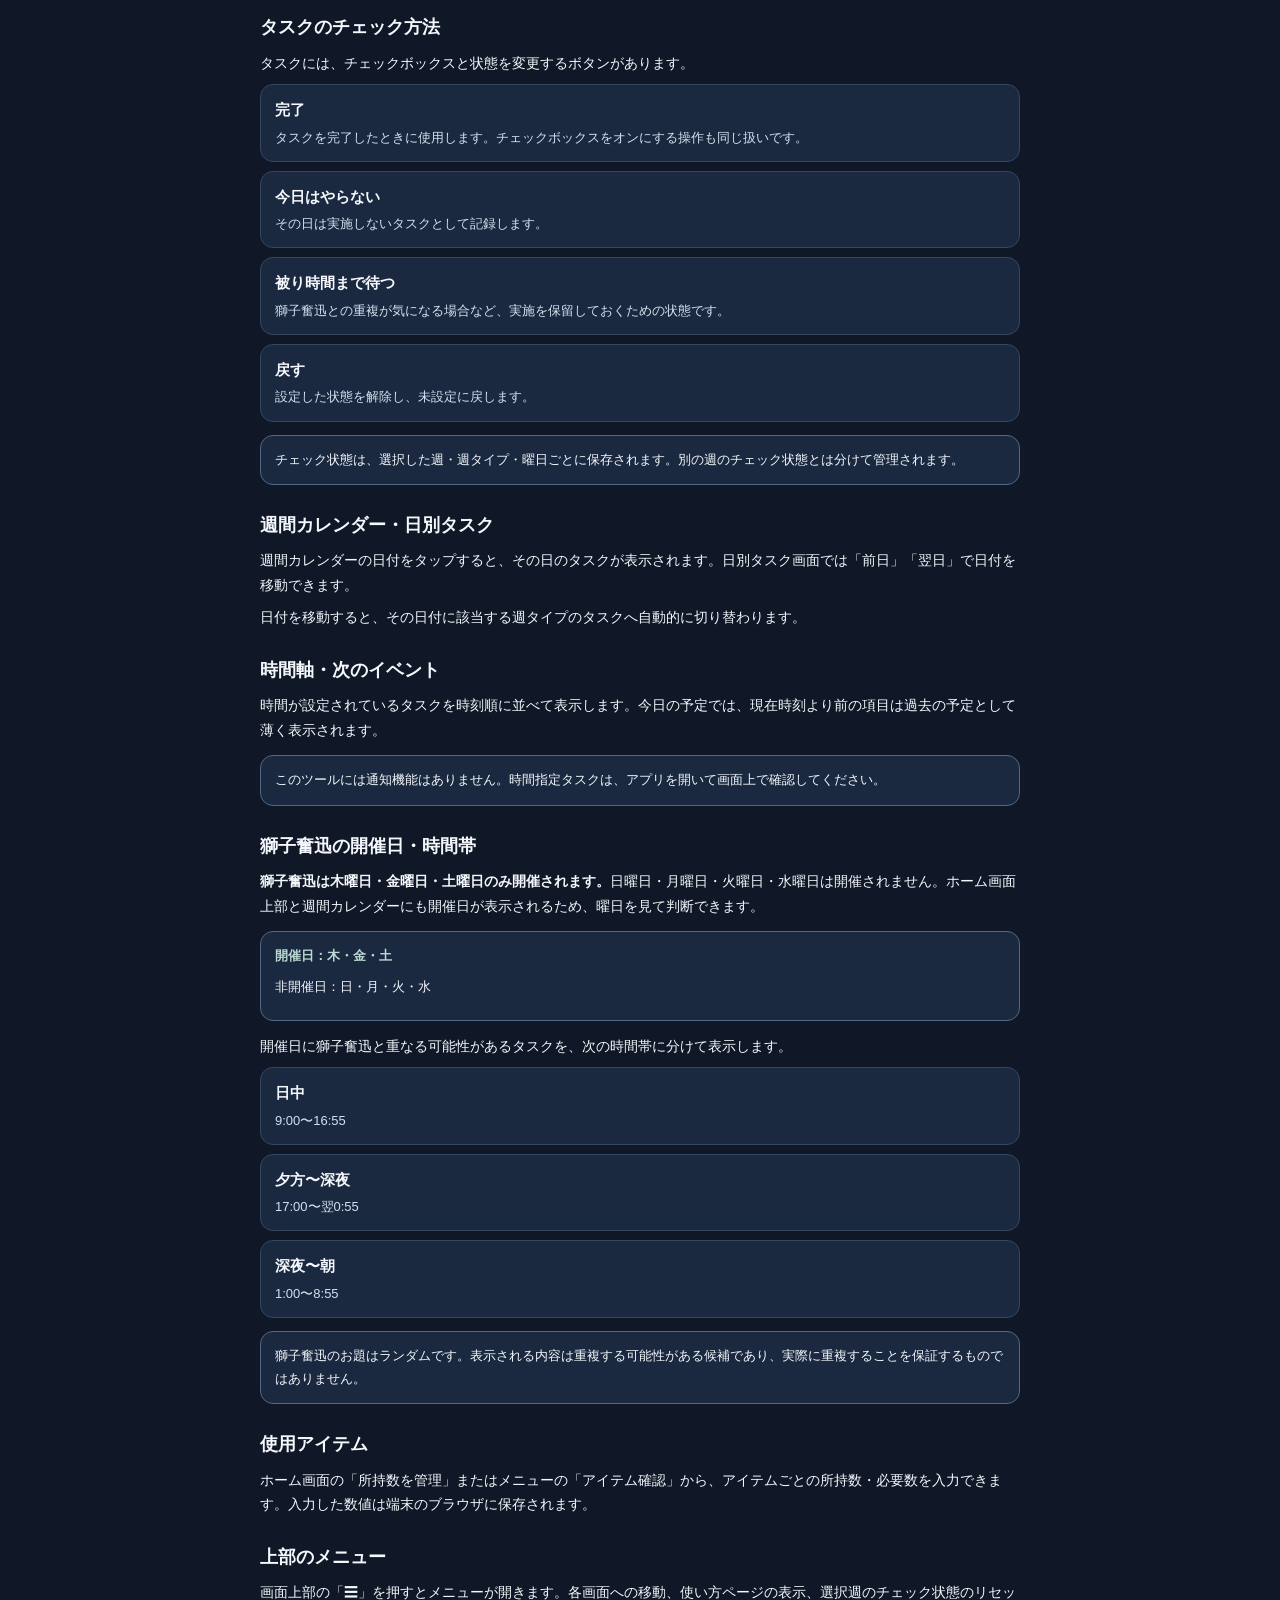
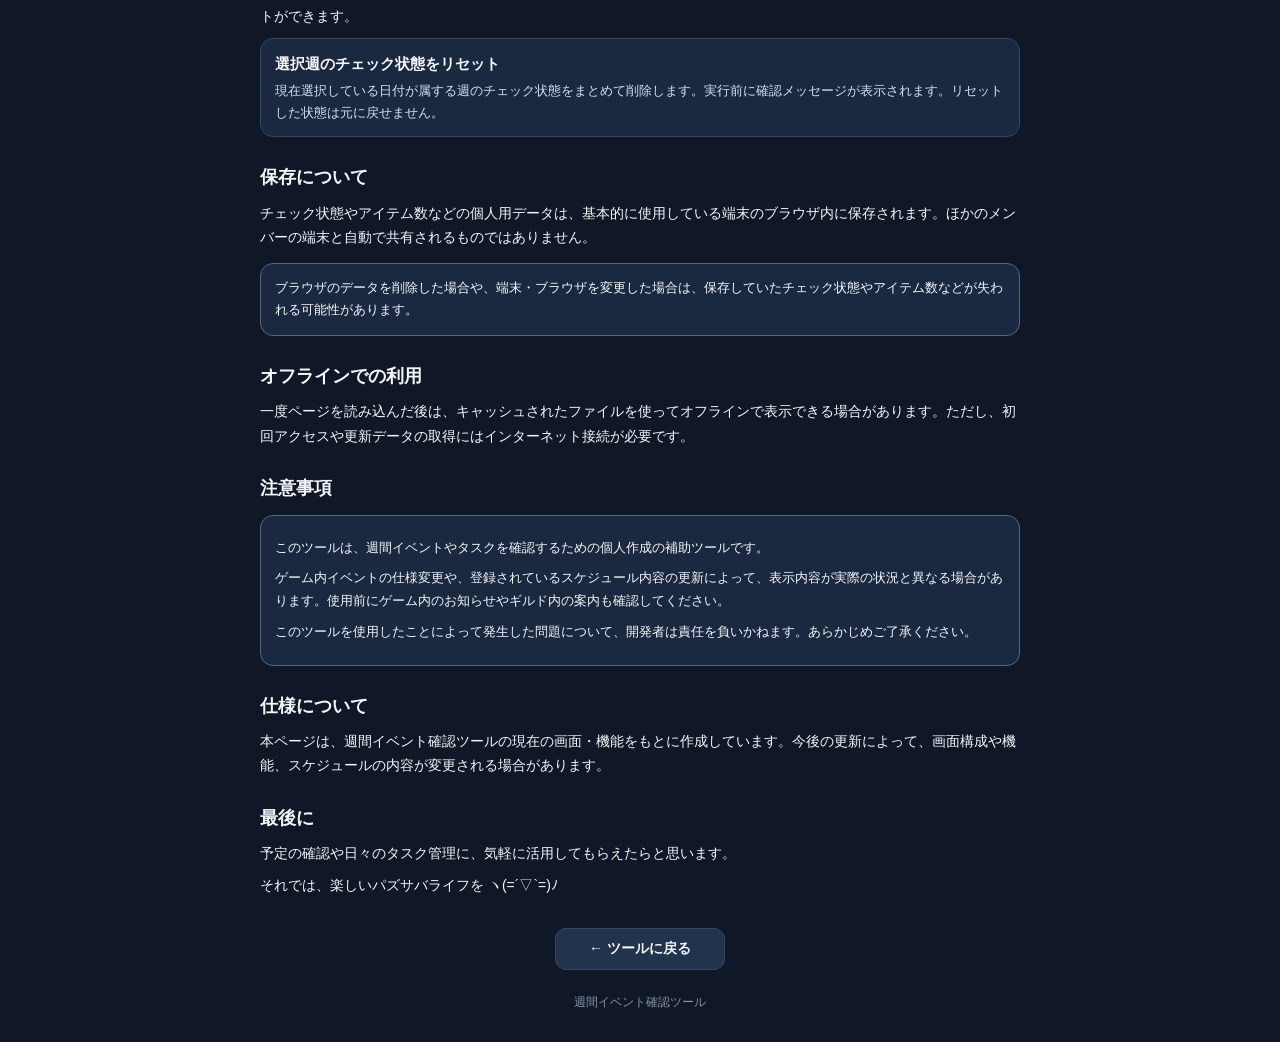
==== commit edaaafcd: "Add files via upload" ====
--- a/help.html
+++ b/help.html
@@ -27,7 +27,7 @@
 <h2>このツールについて</h2>
 <p>パズルアンドサバイバルの週間イベントを、曜日ごとに確認しやすく整理したツールです。</p>
 <p>週タイプに応じたタスクの確認、完了状況の記録、時間指定イベントの確認、獅子奮迅との時間帯の重複候補の確認などに使用できます。</p>
-<div class="notice"><strong>週タイプは日付から自動で切り替わります</strong><p>2026年11月9日（月）開始週をエースコマンダー週として、月曜日を週の開始日とし、毎週交互に判定します。2026年11月16日（月）開始週はファイター&amp;シューター通常週です。週タイプを手動で変更する操作はありません。</p></div>
+<div class="notice"><strong>週タイプはゲーム内日付から自動で切り替わります</strong><p>ゲーム内の日付・曜日は毎日9:00に切り替わります。9:00より前は前日の曜日として扱います。週の切り替わりも月曜日の9:00です。2026年11月9日（月）9:00開始週をエースコマンダー週として、毎週交互に判定します。2026年11月16日（月）9:00開始週はファイター&amp;シューター通常週です。週タイプを手動で変更する操作はありません。</p></div>
 <p>ホーム画面上部には「今週はエースコマンダー」または「今週は通常週」と表示され、週に対応した画像も表示されます。画像をタップすると拡大表示できます。</p>
 
 <h2>基本的な使い方</h2>
@@ -37,10 +37,10 @@
 <div class="step"><span class="num">4</span><div>時間指定の予定や使用アイテムを確認し、準備に利用します。</div></div>
 
 <h2>ホーム画面</h2>
-<div class="feature"><div class="feature-title">今日の予定</div><div class="feature-description">現在の日付と、その日に適用される週タイプを表示します。未完了・時間指定・獅子被り候補の件数も確認できます。</div></div>
+<div class="feature"><div class="feature-title">今日の予定</div><div class="feature-description">9:00を境に切り替わるゲーム内日付と、その日に適用される週タイプを表示します。未完了・時間指定・獅子被り候補の件数も確認できます。</div></div>
 <div class="feature"><div class="feature-title">次のイベント</div><div class="feature-description">今日の時間指定タスクのうち、次に予定されている項目を表示します。時間指定のタスクがない場合は、その旨が表示されます。</div></div>
 <div class="feature"><div class="feature-title">今日のタスク</div><div class="feature-description">今日実施するタスクの一覧です。タスクごとに完了状況を記録できます。</div></div>
-<div class="feature"><div class="feature-title">週間カレンダー</div><div class="feature-description">月曜日から日曜日までのタスク件数などを表示します。日付をタップすると、その日のタスクを確認できます。</div></div>
+<div class="feature"><div class="feature-title">週間カレンダー</div><div class="feature-description">月曜日から日曜日までのタスク件数などを表示します。曜日と週の切り替わりは毎日9:00です。日付をタップすると、その日のタスクを確認できます。</div></div>
 <div class="feature"><div class="feature-title">今日の時間軸</div><div class="feature-description">時刻が設定されているタスクを、時刻順に表示します。</div></div>
 <div class="feature"><div class="feature-title">獅子奮迅の開催日表示</div><div class="feature-description">獅子奮迅は木曜日・金曜日・土曜日のみ開催されます。ホーム画面では、選択中の日付が開催日かどうかを「本日は獅子奮迅の開催日」または「本日開催されません」と表示します。週間カレンダーでも、木・金・土には「⚔ 開催」、それ以外の曜日には「対象外」と表示します。</div></div>
 <div class="feature"><div class="feature-title">獅子奮迅の時間帯</div><div class="feature-description">開催日である木・金・土について、獅子奮迅と重なる可能性があるタスクの候補を時間帯ごとに確認できます。</div></div>
@@ -77,7 +77,6 @@
 <h2>上部のメニュー</h2>
 <p>画面上部の「☰」を押すとメニューが開きます。各画面への移動、使い方ページの表示、選択週のチェック状態のリセットができます。</p>
 <div class="feature"><div class="feature-title">選択週のチェック状態をリセット</div><div class="feature-description">現在選択している日付が属する週のチェック状態をまとめて削除します。実行前に確認メッセージが表示されます。リセットした状態は元に戻せません。</div></div>
-
 <!--
 <h2>スケジュール管理・編集</h2>
 <p>メニューの「スケジュール管理・編集」から管理画面を開き、週タイプ・曜日ごとのタスクを追加・編集・削除できます。</p>
